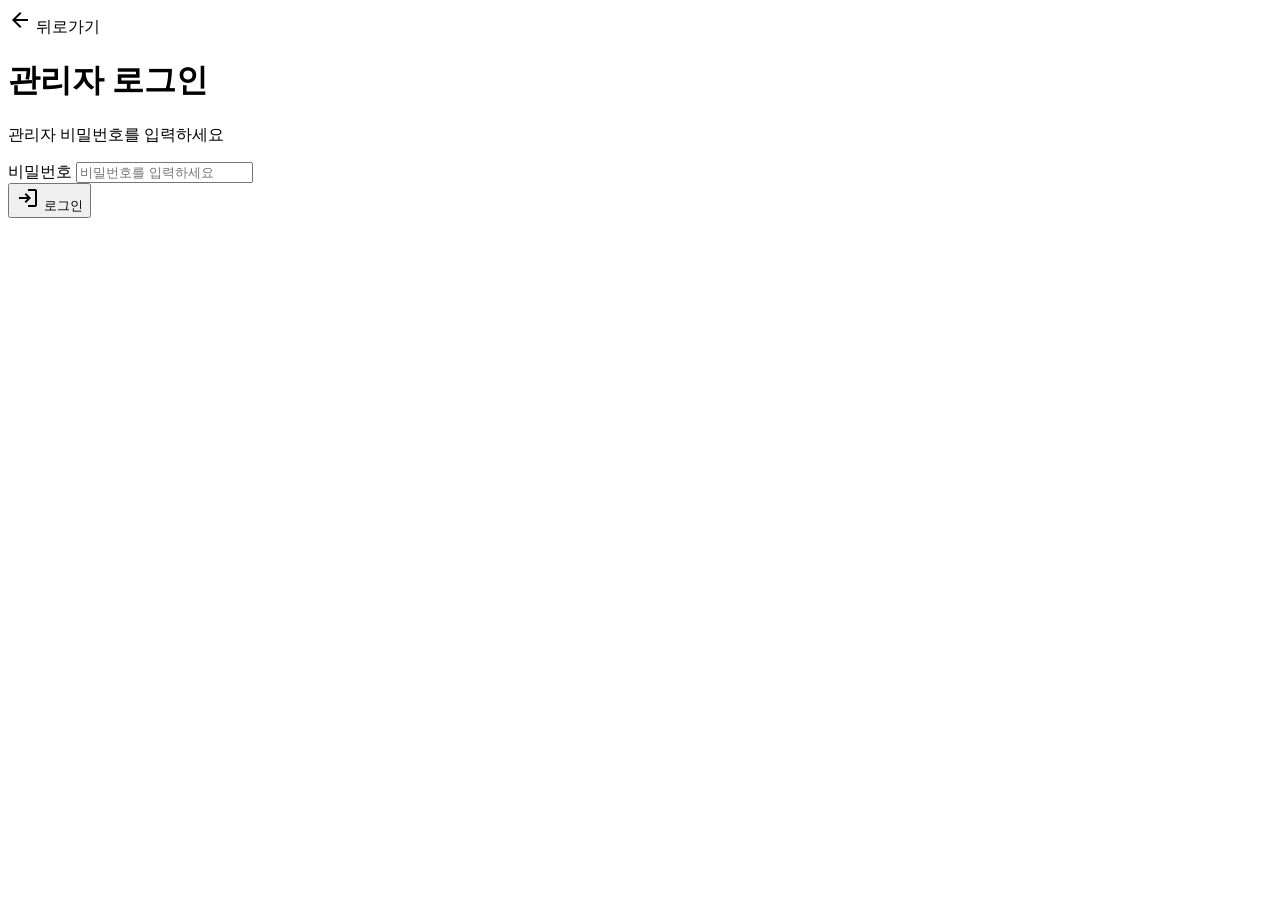
==== admin-login.html @ 0b4cc619 "Add files via upload" ====
<!DOCTYPE html>
<html lang="ko">
<head>
    <meta charset="UTF-8">
    <meta name="viewport" content="width=device-width, initial-scale=1.0">
    <title>관리자 로그인 - 셔틀 관리 시스템</title>
    <link href="https://fonts.googleapis.com/css2?family=Manrope:wght@400;500;600;700;800&family=Inter:wght@400;500;600&display=swap" rel="stylesheet">
    <link href="https://fonts.googleapis.com/css2?family=Material+Symbols+Outlined:opsz,wght,FILL,GRAD@20..48,100..700,0..1,-50..200" rel="stylesheet">
    <link rel="stylesheet" href="css/style.css">
    <link rel="stylesheet" href="css/admin.css">
</head>
<body>
    <div class="container">
        <header class="header">
            <div class="back-button" onclick="window.location.href='index.html'">
                <span class="material-symbols-outlined">arrow_back</span>
                뒤로가기
            </div>
            <h1>관리자 로그인</h1>
            <p>관리자 비밀번호를 입력하세요</p>
        </header>
        <main class="main-content">
            <section class="login-section">
                <div class="login-form">
                    <div class="form-group">
                        <label for="adminPassword">비밀번호</label>
                        <input type="password" id="adminPassword" placeholder="비밀번호를 입력하세요">
                    </div>
                    <button onclick="loginAdmin()" class="login-btn">
                        <span class="material-symbols-outlined">login</span>
                        로그인
                    </button>
                </div>
            </section>
        </main>
    </div>
    <script>
        function goBack() { window.location.href = 'index.html'; }

        function loginAdmin() {
            const password = document.getElementById('adminPassword').value;
            const saved = localStorage.getItem('admin_password');
            const correct = saved ? JSON.parse(saved) : 'admin123';
            if (password === correct) {
                sessionStorage.setItem('adminLoggedIn', 'true');
                window.location.href = 'admin.html';
            } else {
                alert('비밀번호가 틀렸습니다.');
            }
        }

        document.addEventListener('DOMContentLoaded', function () {
            document.getElementById('adminPassword').addEventListener('keypress', function (e) {
                if (e.key === 'Enter') loginAdmin();
            });
        });
    </script>
</body>
</html>
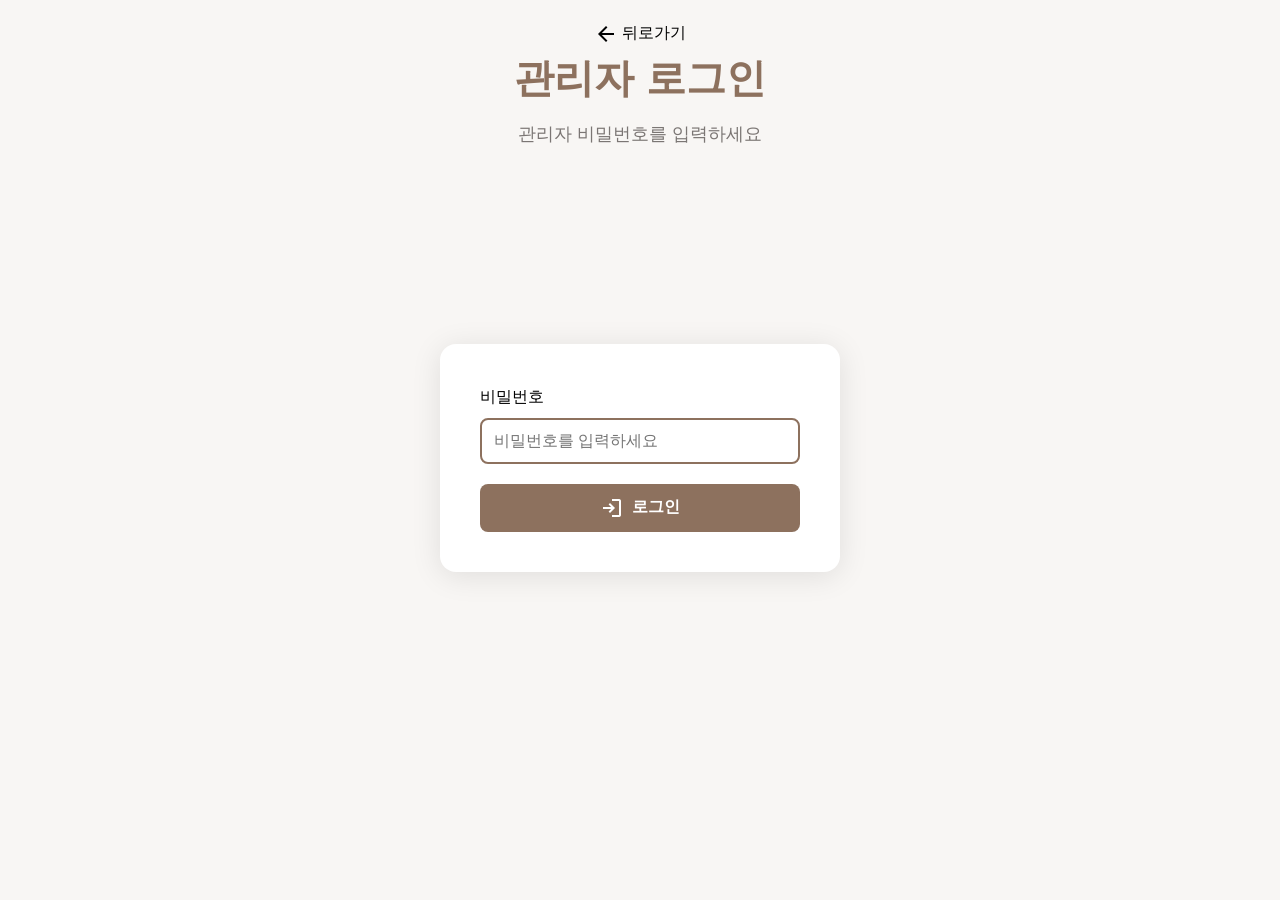
==== commit 1d942cdf: "Add files via upload" ====
--- a/admin-login.html
+++ b/admin-login.html
@@ -6,8 +6,8 @@
     <title>관리자 로그인 - 셔틀 관리 시스템</title>
     <link href="https://fonts.googleapis.com/css2?family=Manrope:wght@400;500;600;700;800&family=Inter:wght@400;500;600&display=swap" rel="stylesheet">
     <link href="https://fonts.googleapis.com/css2?family=Material+Symbols+Outlined:opsz,wght,FILL,GRAD@20..48,100..700,0..1,-50..200" rel="stylesheet">
-    <link rel="stylesheet" href="css/style.css">
-    <link rel="stylesheet" href="css/admin.css">
+    <link rel="stylesheet" href="style.css">
+    <link rel="stylesheet" href="admin.css">
 </head>
 <body>
     <div class="container">
--- a/style.css
+++ b/style.css
@@ -0,0 +1,160 @@
+@import url('https://fonts.googleapis.com/css2?family=Manrope:wght@400;500;600;700;800&family=Inter:wght@400;500;600&display=swap');
+@import url('https://fonts.googleapis.com/css2?family=Material+Symbols+Outlined:opsz,wght,FILL,GRAD@20..48,100..700,0..1,-50..200');
+
+:root {
+  --font-headline: 'Manrope', sans-serif;
+  --font-body: 'Inter', sans-serif;
+  --primary-color: #8D715E;
+  --secondary-color: #83746B;
+  --accent-color: #939274;
+  --tertiary-color: #7B7674;
+  --bg-color: #f8f6f4;
+  --text-color: #000000;
+  --border-color: #8D715E;
+  --success-color: #939274;
+  --warning-color: #83746B;
+  --error-color: #7B7674;
+}
+
+* {
+  margin: 0;
+  padding: 0;
+  box-sizing: border-box;
+}
+
+body {
+  font-family: var(--font-body);
+  background-color: var(--bg-color);
+  color: var(--text-color);
+  line-height: 1.6;
+}
+
+h1, h2, h3, h4 {
+  font-family: var(--font-headline);
+}
+
+.material-symbols-outlined {
+  font-variation-settings: 'FILL' 0, 'wght' 400, 'GRAD' 0, 'opsz' 24;
+  vertical-align: middle;
+  user-select: none;
+}
+
+.container {
+  max-width: 1200px;
+  margin: 0 auto;
+  padding: 20px;
+}
+
+.header {
+  text-align: center;
+  margin-bottom: 40px;
+}
+
+.header h1 {
+  font-size: 2.5rem;
+  color: var(--primary-color);
+  margin-bottom: 10px;
+}
+
+.header p {
+  font-size: 1.1rem;
+  color: var(--tertiary-color);
+}
+
+.role-selection {
+  text-align: center;
+}
+
+.role-selection h2 {
+  font-size: 1.8rem;
+  margin-bottom: 30px;
+  color: var(--text-color);
+}
+
+.role-cards {
+  display: flex;
+  gap: 30px;
+  justify-content: center;
+  flex-wrap: wrap;
+}
+
+.role-card {
+  background: white;
+  border-radius: 16px;
+  padding: 40px 30px;
+  cursor: pointer;
+  transition: all 0.3s ease;
+  box-shadow: 0 4px 20px rgba(0, 0, 0, 0.1);
+  border: 2px solid transparent;
+  min-width: 250px;
+}
+
+.role-card:hover {
+  transform: translateY(-5px);
+  box-shadow: 0 8px 30px rgba(0, 0, 0, 0.15);
+}
+
+.role-card span {
+  font-size: 3rem;
+  margin-bottom: 15px;
+  display: block;
+}
+
+.role-card h3 {
+  font-size: 1.5rem;
+  margin-bottom: 10px;
+  font-weight: 600;
+}
+
+.role-card p {
+  color: #666;
+  font-size: 1rem;
+}
+
+.teacher-role {
+  border-color: var(--primary-color);
+}
+
+.teacher-role:hover {
+  background: linear-gradient(135deg, var(--bg-color) 0%, #e8e2dd 100%);
+}
+
+.admin-role {
+  border-color: var(--secondary-color);
+}
+
+.admin-role:hover {
+  background: linear-gradient(135deg, var(--bg-color) 0%, #d4ccc7 100%);
+}
+
+/* 반응형 디자인 */
+@media (max-width: 768px) {
+  .container {
+    padding: 15px;
+  }
+  
+  .header h1 {
+    font-size: 2rem;
+  }
+  
+  .role-cards {
+    flex-direction: column;
+    align-items: center;
+  }
+  
+  .role-card {
+    min-width: 280px;
+    padding: 30px 25px;
+  }
+}
+
+@media (max-width: 480px) {
+  .header h1 {
+    font-size: 1.8rem;
+  }
+  
+  .role-card {
+    min-width: 250px;
+    padding: 25px 20px;
+  }
+}
--- a/admin.css
+++ b/admin.css
@@ -0,0 +1,779 @@
+/* 관리자 관련 스타일 */
+
+.admin-container {
+    display: flex;
+    min-height: 100vh;
+    background: var(--bg-color);
+}
+
+/* 사이드바 */
+.admin-sidebar {
+    width: 250px;
+    background: white;
+    box-shadow: 2px 0 10px rgba(0, 0, 0, 0.1);
+    position: fixed;
+    height: 100vh;
+    z-index: 100;
+}
+
+.sidebar-header {
+    padding: 20px;
+    border-bottom: 1px solid var(--border-color);
+}
+
+.sidebar-header h2 {
+    color: var(--secondary-color);
+    font-size: 1.2rem;
+    font-weight: 600;
+}
+
+.sidebar-menu {
+    list-style: none;
+    padding: 20px 0;
+}
+
+.sidebar-menu li {
+    margin-bottom: 5px;
+}
+
+.sidebar-menu a {
+    display: flex;
+    align-items: center;
+    gap: 10px;
+    padding: 12px 20px;
+    color: var(--text-color);
+    text-decoration: none;
+    transition: all 0.3s ease;
+    border-left: 3px solid transparent;
+}
+
+.sidebar-menu a:hover {
+    background: #f8f9fa;
+    color: var(--primary-color);
+}
+
+.sidebar-menu a.active {
+    background: var(--primary-color);
+    color: white;
+    border-left-color: var(--secondary-color);
+}
+
+.sidebar-menu a span {
+    font-size: 1.2rem;
+}
+
+/* 메인 콘텐츠 */
+.admin-main {
+    flex: 1;
+    margin-left: 250px;
+    padding: 20px;
+}
+
+.admin-header {
+    display: flex;
+    justify-content: space-between;
+    align-items: center;
+    margin-bottom: 30px;
+    padding: 20px;
+    background: white;
+    border-radius: 12px;
+    box-shadow: 0 2px 10px rgba(0, 0, 0, 0.1);
+}
+
+.admin-header h1 {
+    color: var(--text-color);
+    font-size: 1.8rem;
+    font-weight: 600;
+}
+
+.admin-info {
+    color: var(--tertiary-color);
+    font-weight: 500;
+}
+
+.admin-content {
+    background: white;
+    border-radius: 12px;
+    padding: 30px;
+    box-shadow: 0 2px 10px rgba(0, 0, 0, 0.1);
+}
+
+/* 섹션 */
+.section {
+    display: none;
+}
+
+.section.active {
+    display: block;
+}
+
+.section-header {
+    display: flex;
+    justify-content: space-between;
+    align-items: center;
+    margin-bottom: 30px;
+    padding-bottom: 15px;
+    border-bottom: 2px solid var(--border-color);
+}
+
+.section-header h2 {
+    color: var(--text-color);
+    font-size: 1.5rem;
+    font-weight: 600;
+}
+
+/* 대시보드 통계 */
+.dashboard-stats {
+    display: grid;
+    grid-template-columns: repeat(auto-fit, minmax(250px, 1fr));
+    gap: 20px;
+    margin-bottom: 40px;
+}
+
+.stat-card {
+    background: linear-gradient(135deg, var(--primary-color), var(--secondary-color));
+    color: white;
+    padding: 25px;
+    border-radius: 12px;
+    display: flex;
+    align-items: center;
+    gap: 15px;
+    box-shadow: 0 4px 20px rgba(141, 113, 94, 0.3);
+}
+
+.stat-card span {
+    font-size: 2.5rem;
+    opacity: 0.9;
+}
+
+.stat-info h3 {
+    font-size: 0.9rem;
+    opacity: 0.9;
+    margin-bottom: 5px;
+}
+
+.stat-info p {
+    font-size: 1.8rem;
+    font-weight: 700;
+    margin: 0;
+}
+
+/* 차트 컨테이너 */
+.dashboard-charts {
+    display: grid;
+    grid-template-columns: repeat(auto-fit, minmax(400px, 1fr));
+    gap: 30px;
+}
+
+.chart-container {
+    background: #f8f9fa;
+    padding: 25px;
+    border-radius: 12px;
+    border: 1px solid var(--border-color);
+}
+
+.chart-container h3 {
+    color: var(--text-color);
+    font-size: 1.2rem;
+    font-weight: 600;
+    margin-bottom: 20px;
+    text-align: center;
+}
+
+.chart-container canvas {
+    max-height: 300px;
+}
+
+/* 버튼 스타일 */
+.btn-primary, .btn-secondary {
+    display: inline-flex;
+    align-items: center;
+    gap: 8px;
+    padding: 10px 20px;
+    border: none;
+    border-radius: 8px;
+    font-size: 0.9rem;
+    font-weight: 500;
+    cursor: pointer;
+    transition: all 0.3s ease;
+    text-decoration: none;
+}
+
+.btn-primary {
+    background: var(--primary-color);
+    color: white;
+}
+
+.btn-primary:hover {
+    background: var(--secondary-color);
+    transform: translateY(-1px);
+}
+
+.btn-secondary {
+    background: white;
+    color: var(--text-color);
+    border: 2px solid var(--border-color);
+}
+
+.btn-secondary:hover {
+    background: var(--bg-color);
+    border-color: var(--accent-color);
+}
+
+/* 테이블 스타일 */
+.teachers-table-container,
+.logs-table-container {
+    overflow-x: auto;
+    border-radius: 8px;
+    border: 1px solid var(--border-color);
+}
+
+.teachers-table,
+.logs-table {
+    width: 100%;
+    border-collapse: collapse;
+    font-size: 0.9rem;
+}
+
+.teachers-table th,
+.teachers-table td,
+.logs-table th,
+.logs-table td {
+    padding: 12px 15px;
+    text-align: left;
+    border-bottom: 1px solid var(--border-color);
+}
+
+.teachers-table th,
+.logs-table th {
+    background: var(--secondary-color);
+    font-weight: 600;
+    color: white;
+}
+
+.teachers-table tr:hover,
+.logs-table tr:hover {
+    background: #f8f9fa;
+}
+
+/* 급여 계산 */
+.payroll-summary {
+    background: var(--bg-color);
+    padding: 25px;
+    border-radius: 12px;
+    margin-bottom: 30px;
+    border: 1px solid var(--border-color);
+}
+
+.payroll-actions {
+    display: flex;
+    gap: 15px;
+    justify-content: center;
+}
+
+/* 로그인 폼 */
+.login-section {
+    display: flex;
+    justify-content: center;
+    align-items: center;
+    min-height: 60vh;
+}
+
+.login-form {
+    background: white;
+    padding: 40px;
+    border-radius: 16px;
+    box-shadow: 0 4px 30px rgba(0, 0, 0, 0.1);
+    width: 100%;
+    max-width: 400px;
+}
+
+.form-group {
+    margin-bottom: 20px;
+}
+
+.form-group label {
+    display: block;
+    margin-bottom: 8px;
+    color: var(--text-color);
+    font-weight: 500;
+}
+
+.form-group input,
+.form-group select {
+    width: 100%;
+    padding: 12px;
+    border: 2px solid var(--border-color);
+    border-radius: 8px;
+    font-size: 1rem;
+    transition: border-color 0.3s ease;
+}
+
+.form-group input:focus,
+.form-group select:focus {
+    outline: none;
+    border-color: var(--primary-color);
+}
+
+.login-btn {
+    width: 100%;
+    background: var(--primary-color);
+    color: white;
+    border: none;
+    padding: 12px;
+    border-radius: 8px;
+    font-size: 1rem;
+    font-weight: 600;
+    cursor: pointer;
+    transition: background 0.3s ease;
+    display: flex;
+    align-items: center;
+    justify-content: center;
+    gap: 8px;
+}
+
+.login-btn:hover {
+    background: var(--secondary-color);
+    transform: translateY(-1px);
+}
+
+/* 모달 */
+.modal {
+    display: none;
+    position: fixed;
+    z-index: 1000;
+    left: 0;
+    top: 0;
+    width: 100%;
+    height: 100%;
+    background-color: rgba(0, 0, 0, 0.5);
+}
+
+.modal.show {
+    display: flex;
+    align-items: center;
+    justify-content: center;
+}
+
+.modal-content {
+    background: white;
+    border-radius: 12px;
+    width: 90%;
+    max-width: 500px;
+    max-height: 90vh;
+    overflow-y: auto;
+}
+
+.modal-header {
+    display: flex;
+    justify-content: space-between;
+    align-items: center;
+    padding: 20px;
+    border-bottom: 1px solid var(--border-color);
+}
+
+.modal-header h3 {
+    color: var(--text-color);
+    font-size: 1.2rem;
+    font-weight: 600;
+}
+
+.close {
+    font-size: 1.5rem;
+    cursor: pointer;
+    color: #999;
+}
+
+.close:hover {
+    color: var(--error-color);
+}
+
+.modal-actions {
+    display: flex;
+    gap: 10px;
+    justify-content: flex-end;
+    padding: 20px;
+    border-top: 1px solid var(--border-color);
+}
+
+/* 필터 컨트롤 */
+.filter-controls {
+    display: flex;
+    gap: 15px;
+    align-items: center;
+}
+
+.filter-controls select,
+.filter-controls input {
+    padding: 8px 12px;
+    border: 2px solid var(--border-color);
+    border-radius: 6px;
+    font-size: 0.9rem;
+}
+
+/* 반응형 디자인 */
+@media (max-width: 768px) {
+    .admin-sidebar {
+        width: 200px;
+    }
+    
+    .admin-main {
+        margin-left: 200px;
+    }
+    
+    .dashboard-stats {
+        grid-template-columns: 1fr;
+    }
+    
+    .dashboard-charts {
+        grid-template-columns: 1fr;
+    }
+    
+    .payroll-actions {
+        flex-direction: column;
+    }
+    
+    .filter-controls {
+        flex-direction: column;
+        align-items: stretch;
+    }
+}
+
+@media (max-width: 480px) {
+    .admin-sidebar {
+        display: none;
+    }
+    
+    .admin-main {
+        margin-left: 0;
+        padding: 10px;
+    }
+    
+    .admin-header {
+        flex-direction: column;
+        gap: 15px;
+        text-align: center;
+    }
+    
+    .section-header {
+        flex-direction: column;
+        gap: 15px;
+        text-align: center;
+    }
+}
+/* ============================================================
+   캘린더 스타일
+   ============================================================ */
+.modal-calendar {
+    max-width: 560px;
+    width: 95%;
+}
+
+.calendar-nav {
+    display: flex;
+    align-items: center;
+    justify-content: space-between;
+    padding: 16px 24px 8px;
+    border-bottom: 1px solid var(--border-color);
+}
+
+.cal-month-title {
+    font-size: 1.15rem;
+    font-weight: 700;
+    color: var(--text-color);
+    font-family: var(--font-headline);
+}
+
+.cal-nav-btn {
+    background: none;
+    border: 2px solid var(--border-color);
+    border-radius: 50%;
+    width: 36px;
+    height: 36px;
+    display: flex;
+    align-items: center;
+    justify-content: center;
+    cursor: pointer;
+    color: var(--text-color);
+    transition: all 0.2s ease;
+}
+
+.cal-nav-btn:hover {
+    background: var(--primary-color);
+    border-color: var(--primary-color);
+    color: white;
+}
+
+#calendarContainer {
+    padding: 12px 16px;
+}
+
+.calendar-grid {
+    display: grid;
+    grid-template-columns: repeat(7, 1fr);
+    gap: 4px;
+}
+
+.cal-header {
+    text-align: center;
+    font-size: 0.78rem;
+    font-weight: 600;
+    color: var(--tertiary-color);
+    padding: 6px 0;
+    letter-spacing: 0.03em;
+}
+
+.cal-header.sunday { color: #c0392b; }
+.cal-header.saturday { color: #2980b9; }
+
+.cal-day {
+    position: relative;
+    aspect-ratio: 1;
+    display: flex;
+    flex-direction: column;
+    align-items: center;
+    justify-content: center;
+    border-radius: 8px;
+    cursor: pointer;
+    transition: all 0.2s ease;
+    border: 2px solid transparent;
+    min-height: 52px;
+    padding: 2px;
+}
+
+.cal-day:not(.empty):hover {
+    background: var(--bg-color);
+    border-color: var(--primary-color);
+}
+
+.cal-day.empty {
+    cursor: default;
+}
+
+.cal-day.sunday .cal-day-num { color: #c0392b; }
+.cal-day.saturday .cal-day-num { color: #2980b9; }
+
+.cal-day-num {
+    font-size: 0.9rem;
+    font-weight: 500;
+    line-height: 1;
+}
+
+.cal-day.is-today {
+    background: #fff3cd;
+    border-color: #f0ad4e;
+}
+
+.cal-day.is-today .cal-day-num {
+    font-weight: 700;
+    color: #856404;
+}
+
+.cal-day.is-holiday {
+    background: linear-gradient(135deg, #fde8e8, #fbd5d5);
+    border-color: #e57373;
+}
+
+.cal-day.is-holiday .cal-day-num {
+    color: #b71c1c;
+    font-weight: 700;
+}
+
+.cal-holiday-badge {
+    font-size: 0.6rem;
+    background: #e53935;
+    color: white;
+    padding: 1px 4px;
+    border-radius: 4px;
+    margin-top: 2px;
+    white-space: nowrap;
+    max-width: 100%;
+    overflow: hidden;
+    text-overflow: ellipsis;
+    line-height: 1.4;
+}
+
+/* 인라인 휴원일 추가 폼 */
+.inline-holiday-form {
+    margin-top: 12px;
+    padding: 16px;
+    background: #f8f6f4;
+    border: 2px solid var(--primary-color);
+    border-radius: 10px;
+    animation: slideDown 0.2s ease;
+}
+
+@keyframes slideDown {
+    from { opacity: 0; transform: translateY(-8px); }
+    to { opacity: 1; transform: translateY(0); }
+}
+
+.inline-form-header {
+    font-size: 0.95rem;
+    color: var(--text-color);
+    margin-bottom: 12px;
+}
+
+.inline-form-row {
+    display: flex;
+    gap: 10px;
+    margin-bottom: 12px;
+    flex-wrap: wrap;
+}
+
+.inline-form-row select,
+.inline-form-row input {
+    padding: 8px 12px;
+    border: 2px solid var(--border-color);
+    border-radius: 6px;
+    font-size: 0.9rem;
+    flex: 1;
+    min-width: 120px;
+}
+
+.inline-form-row select:focus,
+.inline-form-row input:focus {
+    outline: none;
+    border-color: var(--primary-color);
+}
+
+.inline-form-actions {
+    display: flex;
+    gap: 8px;
+    justify-content: flex-end;
+}
+
+/* 범례 */
+.calendar-legend {
+    display: flex;
+    gap: 20px;
+    justify-content: center;
+    padding: 8px 16px 16px;
+    font-size: 0.82rem;
+    color: var(--tertiary-color);
+}
+
+.legend-item {
+    display: flex;
+    align-items: center;
+    gap: 6px;
+}
+
+.legend-dot {
+    width: 12px;
+    height: 12px;
+    border-radius: 3px;
+    display: inline-block;
+}
+
+.holiday-dot { background: #e53935; }
+.today-dot { background: #f0ad4e; }
+.weekend-dot { background: #2980b9; }
+
+/* 휴원일 테이블 */
+.holidays-table-container {
+    overflow-x: auto;
+    border-radius: 8px;
+    border: 1px solid var(--border-color);
+}
+
+.holidays-table {
+    width: 100%;
+    border-collapse: collapse;
+    font-size: 0.9rem;
+}
+
+.holidays-table th,
+.holidays-table td {
+    padding: 12px 15px;
+    text-align: left;
+    border-bottom: 1px solid var(--border-color);
+}
+
+.holidays-table th {
+    background: var(--secondary-color);
+    font-weight: 600;
+    color: white;
+}
+
+.holidays-table tr:hover { background: #f8f9fa; }
+
+.holidays-info {
+    background: #fffbf0;
+    border: 1px solid #f0e0a0;
+    border-radius: 8px;
+    padding: 16px;
+    margin-bottom: 20px;
+    font-size: 0.9rem;
+    color: var(--tertiary-color);
+    line-height: 1.8;
+}
+
+/* 급여 카드 */
+.payroll-grid {
+    display: grid;
+    grid-template-columns: repeat(auto-fit, minmax(220px, 1fr));
+    gap: 16px;
+}
+
+.payroll-card {
+    background: white;
+    border: 1px solid var(--border-color);
+    border-radius: 10px;
+    padding: 20px;
+    box-shadow: 0 2px 8px rgba(0,0,0,0.05);
+}
+
+.payroll-card h4 {
+    font-size: 1rem;
+    font-weight: 700;
+    color: var(--primary-color);
+    margin-bottom: 12px;
+    padding-bottom: 8px;
+    border-bottom: 1px solid var(--border-color);
+}
+
+.payroll-info p {
+    font-size: 0.88rem;
+    color: var(--tertiary-color);
+    margin-bottom: 6px;
+}
+
+.payroll-info p strong {
+    color: var(--text-color);
+}
+
+/* 월 선택기 (급여 계산 섹션) */
+.month-selector {
+    display: flex;
+    align-items: center;
+    gap: 12px;
+}
+
+.month-btn {
+    background: white;
+    border: 2px solid var(--border-color);
+    border-radius: 50%;
+    width: 36px;
+    height: 36px;
+    display: flex;
+    align-items: center;
+    justify-content: center;
+    cursor: pointer;
+    transition: all 0.2s ease;
+    color: var(--text-color);
+}
+
+.month-btn:hover {
+    border-color: var(--primary-color);
+    background: var(--primary-color);
+    color: white;
+}
+
+.current-month {
+    font-size: 1.1rem;
+    font-weight: 600;
+    color: var(--text-color);
+    min-width: 110px;
+    text-align: center;
+}
